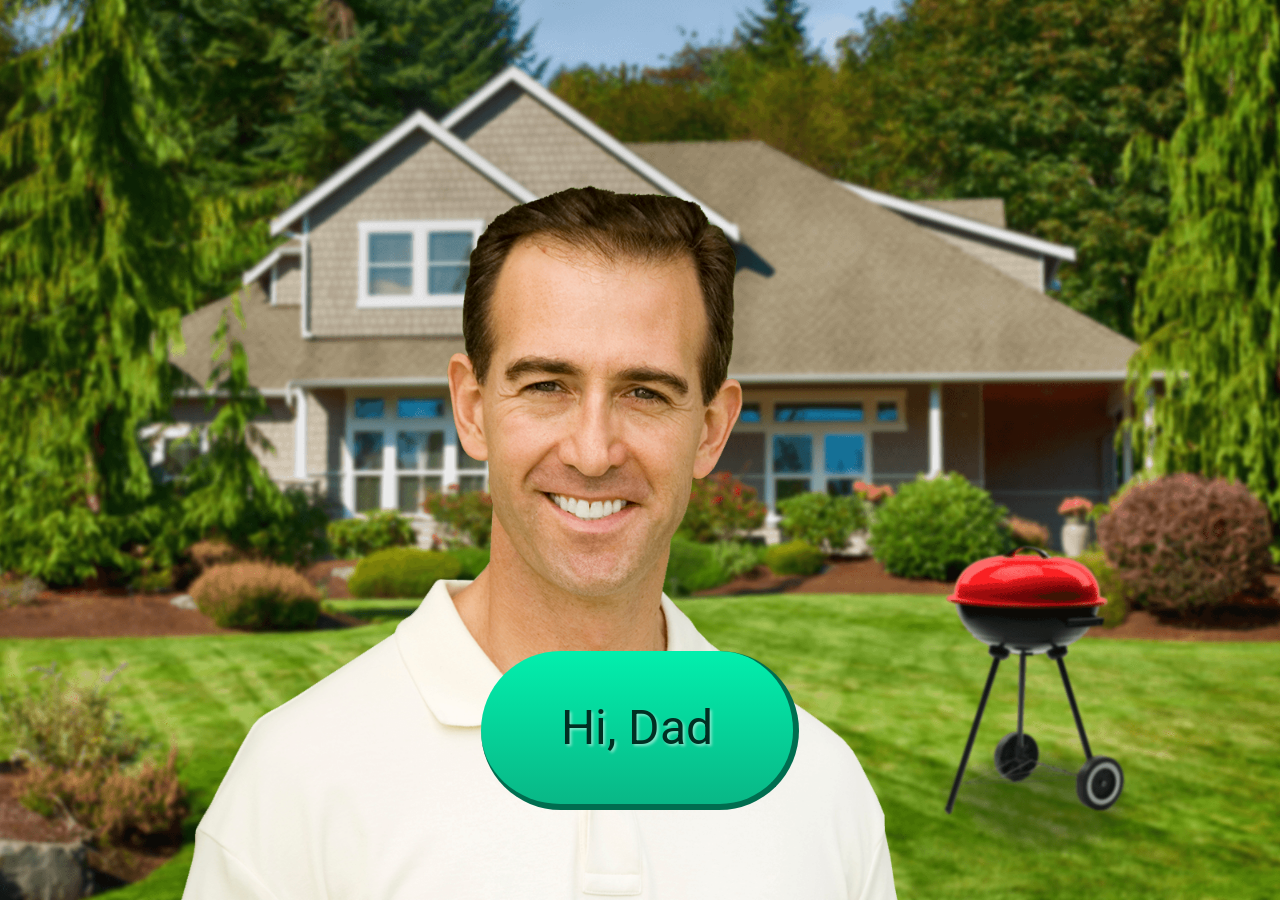
==== index.html @ 64999a49 "all" ====
<!DOCTYPE html>
<html lang="en">
<head>
  <meta charset="UTF-8">
  <meta name="viewport" content="width=device-width, initial-scale=1.0">
  <link type="text/css" href="https://fonts.googleapis.com/css2?family=Roboto&display=swap" rel="stylesheet">
  <link type="text/css" href="https://fonts.googleapis.com/css2?family=VT323&display=swap" rel="stylesheet">
  <link rel="stylesheet" href="styles.css">
  <title>My bot dad</title>
</head>
<body>
  <span class="wf-loader">Load</span>
  <p class="text"></p>
  <!-- <img class="dad" src="assets/dad.png" alt="dad"/> -->
  <div class="dad">
    <img class="top" src="assets/dad_top.png" alt="dad top"/>
    <img src="assets/dad_bottom.png" alt="dad bottom"/>
  </div>
  <button type="button">Hi, Dad</button>
  <script src="script.js"></script>
</body>
</html>
---- styles.css ----
html {
  height: 100%;
}

* {
  font-family: "Roboto", sans-serif;
}

body {
  background-image: url("assets/background.png");
  height: 100%;
  background-position: center;
  background-repeat: no-repeat;
  background-size: cover;
  margin: 0;
}

.wf-loader {
  visibility: hidden;
  font-family: "VT323", monospace;
}

.dad {
  position: fixed;
  bottom: 0;
  left: 30%;
  transform: translateX(-30%);
  max-height: 80vh;
  width: 100%;
  max-width: 50rem;
  display: flex;
  flex-direction: column;
}

.dad img {
  width: 100%;
}

.dad .top.speaking {
  animation: speak 0.4s infinite;
}

@keyframes speak {
  0% {
    transform: translateY(0);
  }
  50% {
    transform: translateY(-1.5rem);
  }
  100% {
    transform: translateY(0);
  }
}

button {
  font-size: 3rem;
  background: linear-gradient(#02efad, #09b786);
  text-shadow: 2px 2px 3px rgba(255, 255, 255, 0.5);
  color: #002f22;
  border: none;
  padding: 3rem 5rem;
  border-radius: 10rem;
  border-right: 0.4rem solid #006d4f;
  border-bottom: 0.4rem solid #006d4f;
  cursor: pointer;
  position: fixed;
  bottom: 10vh;
  left: 50%;
  transform: translateX(-50%);
}

button:hover {
  background: linear-gradient(#07d89e, #0ba77b);
}

button:focus {
  outline: none;
}

button:active {
  border: none;
}

.text {
  font-family: "VT323", monospace;
  width: 100%;
  position: fixed;
  max-width: 60rem;
  left: 30%;
  transform: translateX(-30%);
  top: 2vw;
  background: rgb(0 0 0 / 60%);
  color: white;
  font-size: 4rem;
  padding: 0.4rem 1rem;
}

.text:empty {
  display: none;
}

@media only screen and (max-width: 700px) {
  button {
    font-size: 2rem;
    padding: 1.5rem 3rem;
    white-space: nowrap;
  }

  .text {
    font-size: 3rem;
  }
}
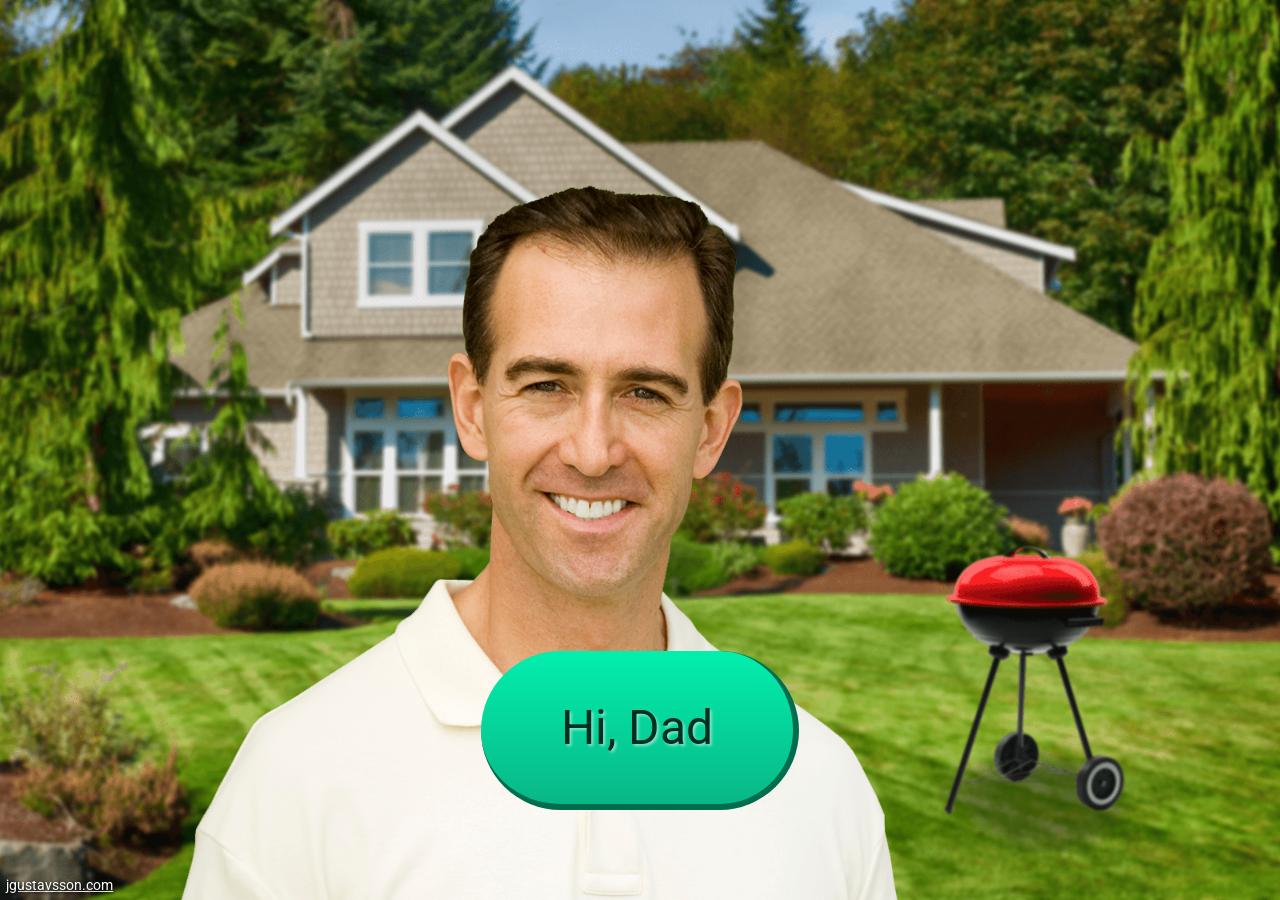
==== commit a019ddb2: "link" ====
--- a/index.html
+++ b/index.html
@@ -16,6 +16,7 @@
     <img class="top" src="assets/dad_top.png" alt="dad top"/>
     <img src="assets/dad_bottom.png" alt="dad bottom"/>
   </div>
+  <a href="https://jgustavsson.com">jgustavsson.com</a>
   <button type="button">Hi, Dad</button>
   <script src="script.js"></script>
 </body>
--- a/styles.css
+++ b/styles.css
@@ -110,3 +110,13 @@
     font-size: 3rem;
   }
 }
+
+a {
+  position: fixed;
+  bottom: 0;
+  left: 0;
+  color: #ffffff;
+  padding: 0.4rem;
+  font-size: 0.9rem;
+  text-shadow: 1px 1px 3px black;
+}
